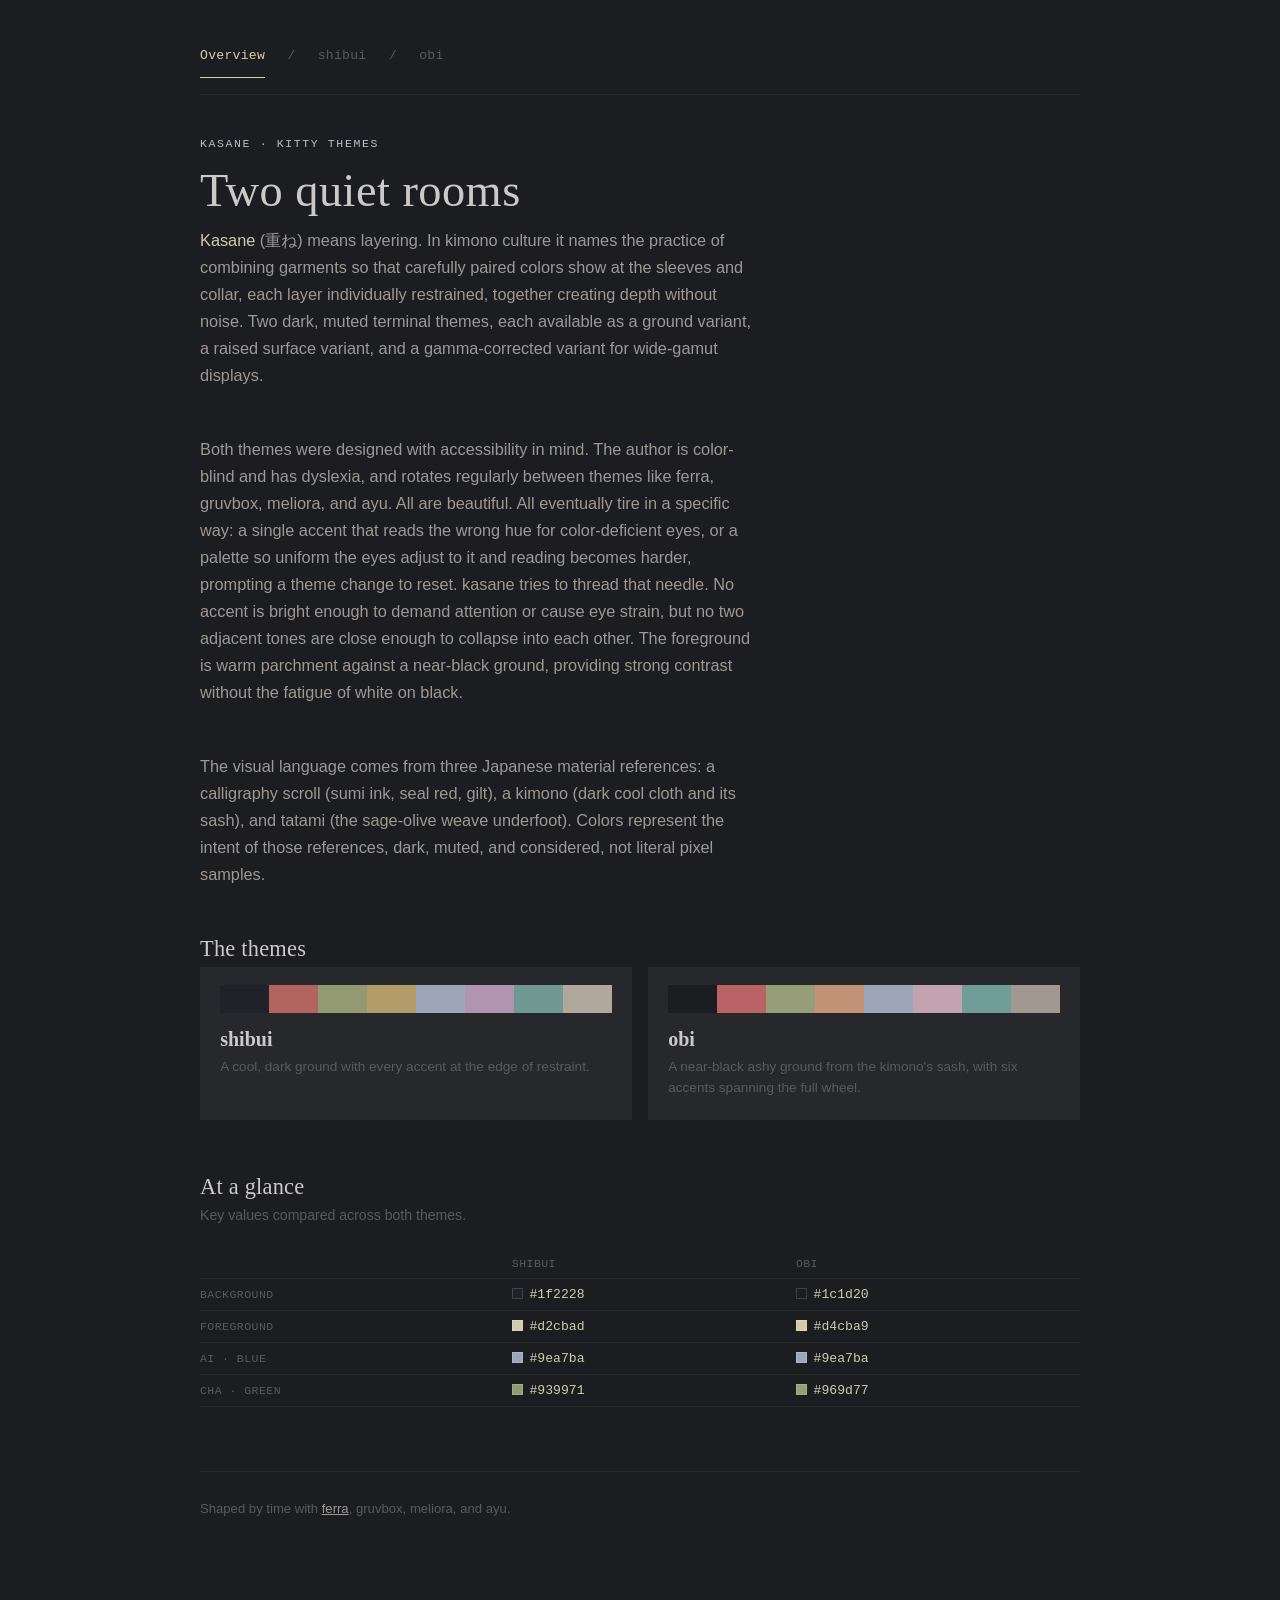
==== docs/index.html @ 236ee2bc "Add kasane: shibui and obi kitty themes with raised and gamma-corrected variants Two muted terminal " ====
<!doctype html>
<html lang="en">
<head>
<meta charset="utf-8">
<meta name="viewport" content="width=device-width, initial-scale=1">
<meta name="color-scheme" content="dark">
<meta name="description" content="Two muted kitty terminal themes for calm, accessible reading.">
<title>kasane &middot; shibui / obi</title>
<link rel="stylesheet" href="assets/style.css">
<style>:root {
    --sumi:         #151517;
    --bg:           #1c1d20;
    --bg-raised:    #27282b;
    --bg-select:    #313338;
    --nezumi:       #585a62;
    --washi-dim:    #585a62;
    --washi:        #a09891;
    --washi-bright: #cdc9c6;
    --fg:           #d4cba9;
    --accent-hero:      #b7bfce;
    --accent-green-b:   #aeb990;
    --accent-gold-b:    #d5b195;
    --accent-pink-b:    #b28793;
    --accent-red-b:     #d08a8b;
    --serif: "Iowan Old Style", "Hoefler Text", Georgia, "Songti SC", serif;
    --sans: -apple-system, "SF Pro Text", "Helvetica Neue", Arial, sans-serif;
    --mono: "SF Mono", "JetBrains Mono", Menlo, Consolas, monospace;
    }</style>
</head>
<body>
<main>
<nav class="top"><a href="index.html" class="current">Overview</a><span class="sep">/</span><a href="shibui.html">shibui</a><span class="sep">/</span><a href="obi.html">obi</a></nav>
  <p class="eyebrow">kasane &middot; kitty themes</p>
  <h1>Two quiet rooms</h1>
  <p class="lede">
    <em>Kasane</em> (重ね) means layering. In kimono culture it names the practice of combining
    garments so that carefully paired colors show at the sleeves and collar, each layer
    individually restrained, together creating depth without noise. Two dark, muted terminal
    themes, each available as a ground variant, a raised surface variant, and a gamma-corrected
    variant for wide-gamut displays.
  </p>
  <p class="lede">
    Both themes were designed with accessibility in mind. The author is color-blind and has
    dyslexia, and rotates regularly between themes like ferra, gruvbox, meliora, and ayu. All
    are beautiful. All eventually tire in a specific way: a single accent that reads the wrong
    hue for color-deficient eyes, or a palette so uniform the eyes adjust to it and reading
    becomes harder, prompting a theme change to reset. kasane tries to thread that needle. No
    accent is bright enough to demand attention or cause eye strain, but no two adjacent tones
    are close enough to collapse into each other. The foreground is warm parchment against a
    near-black ground, providing strong contrast without the fatigue of white on black.
  </p>
  <p class="lede">
    The visual language comes from three Japanese material references: a calligraphy scroll
    (sumi ink, seal red, gilt), a kimono (dark cool cloth and its sash), and tatami (the
    sage-olive weave underfoot). Colors represent the intent of those references, dark, muted,
    and considered, not literal pixel samples.
  </p>

  <section>
    <h2>The themes</h2>
    <div class="theme-cards">
    <a class="theme-card" href="shibui.html">
      <div class="swatch-row"><span style="background:#1f2228"></span><span style="background:#b26461"></span><span style="background:#939971"></span><span style="background:#b39b6a"></span><span style="background:#9ea7ba"></span><span style="background:#b194af"></span><span style="background:#709994"></span><span style="background:#b0a89c"></span></div>
      <h3>shibui</h3>
      <p>A cool, dark ground with every accent at the edge of restraint.</p>
    </a>
    <a class="theme-card" href="obi.html">
      <div class="swatch-row"><span style="background:#1c1d20"></span><span style="background:#ba6367"></span><span style="background:#969d77"></span><span style="background:#c49277"></span><span style="background:#9ea7ba"></span><span style="background:#c2a3af"></span><span style="background:#709d98"></span><span style="background:#a09891"></span></div>
      <h3>obi</h3>
      <p>A near-black ashy ground from the kimono's sash, with six accents spanning the full wheel.</p>
    </a>
    </div>
  </section>

  <section>
    <h2>At a glance</h2>
    <p class="section-note">Key values compared across both themes.</p>
    <div class="wide-table-wrap">
    <table class="compare">
      <tr><th>&nbsp;</th><th>shibui</th><th>obi</th></tr>
      <tr><th>background</th><td><span class="chip-inline" style="background:#1f2228"></span>#1f2228</td><td><span class="chip-inline" style="background:#1c1d20"></span>#1c1d20</td></tr>
<tr><th>foreground</th><td><span class="chip-inline" style="background:#d2cbad"></span>#d2cbad</td><td><span class="chip-inline" style="background:#d4cba9"></span>#d4cba9</td></tr>
<tr><th>Ai &middot; blue</th><td><span class="chip-inline" style="background:#9ea7ba"></span>#9ea7ba</td><td><span class="chip-inline" style="background:#9ea7ba"></span>#9ea7ba</td></tr>
<tr><th>Cha &middot; green</th><td><span class="chip-inline" style="background:#939971"></span>#939971</td><td><span class="chip-inline" style="background:#969d77"></span>#969d77</td></tr>
    </table>
    </div>
  </section>

  <footer>
    Shaped by time with <a href="https://github.com/casperstorm/ferra">ferra</a>, gruvbox, meliora, and ayu.
  </footer>

</main>
</body>
</html>
---- docs/assets/style.css ----
* { box-sizing: border-box; }
html, body {
  margin: 0;
  background: var(--bg);
  color: var(--fg);
  font-family: var(--sans);
}
body {
  padding: 3rem 1.5rem 6rem;
  display: flex;
  justify-content: center;
}
main {
  width: 100%;
  max-width: 880px;
}

nav.top {
  display: flex;
  align-items: baseline;
  gap: 1.4rem;
  margin-bottom: 2.6rem;
  padding-bottom: 1rem;
  border-bottom: 1px solid var(--bg-raised);
  font-family: var(--mono);
  font-size: 0.82rem;
}
nav.top a {
  color: var(--washi-dim);
  text-decoration: none;
  letter-spacing: 0.02em;
}
nav.top a:hover,
nav.top a:focus-visible { color: var(--washi-bright); }
nav.top a.current { color: var(--fg); border-bottom: 1px solid var(--fg); padding-bottom: 0.9rem; }
nav.top .sep { color: var(--nezumi); }

.eyebrow {
  font-family: var(--mono);
  font-size: 0.72rem;
  letter-spacing: 0.14em;
  text-transform: uppercase;
  color: var(--accent-hero);
  margin: 0 0 0.9rem;
}
h1 {
  font-family: var(--serif);
  font-weight: 400;
  font-size: clamp(2rem, 5vw, 2.9rem);
  letter-spacing: 0.01em;
  margin: 0 0 0.6rem;
  color: var(--washi-bright);
  text-wrap: balance;
}
.lede {
  font-size: 1.02rem;
  line-height: 1.65;
  color: var(--washi);
  max-width: 62ch;
  margin: 0 0 3rem;
}
.lede em { color: var(--fg); font-style: normal; }

h2 {
  font-family: var(--serif);
  font-weight: 400;
  font-size: 1.4rem;
  color: var(--washi-bright);
  margin: 0 0 0.3rem;
  letter-spacing: 0.01em;
}
.section-note {
  font-size: 0.88rem;
  color: var(--washi-dim);
  margin: 0 0 1.4rem;
  line-height: 1.55;
  max-width: 58ch;
}
section { margin-bottom: 3.4rem; }
section:last-of-type { margin-bottom: 0; }

/* reference strip (index page only) */
.refs {
  display: grid;
  grid-template-columns: repeat(3, 1fr);
  gap: 0.9rem;
  margin-bottom: 3rem;
}
.ref-card { border: 1px solid var(--bg-raised); background: var(--bg-raised); overflow: hidden; }
.ref-card img { display: block; width: 100%; height: 108px; object-fit: cover; filter: saturate(0.94); }
.ref-cap { padding: 0.55rem 0.7rem 0.7rem; font-family: var(--mono); font-size: 0.7rem; letter-spacing: 0.04em; color: var(--washi-dim); }
.ref-cap b { color: var(--washi); font-weight: 500; }

/* theme cards (index page only) */
.theme-cards {
  display: grid;
  grid-template-columns: repeat(auto-fit, minmax(220px, 1fr));
  gap: 1rem;
}
.theme-card {
  display: block;
  text-decoration: none;
  border: 1px solid var(--bg-raised);
  background: var(--bg-raised);
  padding: 1.1rem 1.2rem 1.3rem;
  transition: border-color 0.15s ease;
}
.theme-card:hover, .theme-card:focus-visible { border-color: var(--nezumi); }
.theme-card .swatch-row { display: flex; height: 28px; margin-bottom: 0.9rem; }
.theme-card .swatch-row > span { flex: 1; }
.theme-card h3 { font-family: var(--serif); font-size: 1.25rem; color: var(--washi-bright); margin: 0 0 0.4rem; }
.theme-card p { font-size: 0.85rem; color: var(--washi-dim); line-height: 1.5; margin: 0; }

table.compare { border-collapse: collapse; width: 100%; font-size: 0.82rem; }
table.compare th, table.compare td { text-align: left; padding: 0.5rem 0.8rem 0.5rem 0; border-bottom: 1px solid var(--bg-raised); }
table.compare th { color: var(--washi-dim); font-weight: 500; font-family: var(--mono); font-size: 0.72rem; text-transform: uppercase; letter-spacing: 0.04em; }
table.compare td { font-family: var(--mono); color: var(--fg); }
table.compare td.swatch-cell { font-family: var(--mono); }
table.compare .chip-inline { display: inline-block; width: 0.85em; height: 0.85em; margin-right: 0.5em; vertical-align: -0.05em; border: 1px solid rgba(255,255,255,0.15); }
.wide-table-wrap { overflow-x: auto; }

/* swatch grid */
.grid { display: grid; grid-template-columns: repeat(auto-fill, minmax(150px, 1fr)); gap: 0.85rem; }
.swatch { border: 1px solid rgba(255,255,255,0.06); }
.chip { height: 64px; width: 100%; }
.swatch-meta { padding: 0.6rem 0.7rem 0.75rem; background: var(--bg-raised); }
.swatch-name { font-family: var(--serif); font-size: 0.98rem; color: var(--washi-bright); display: flex; align-items: baseline; justify-content: space-between; gap: 0.5rem; }
.swatch-name .role { font-family: var(--mono); font-size: 0.64rem; color: var(--nezumi); letter-spacing: 0.03em; }
.swatch-hex { font-family: var(--mono); font-size: 0.76rem; color: var(--washi-dim); margin-top: 0.15rem; font-variant-numeric: tabular-nums; }

.pair-grid { display: grid; grid-template-columns: repeat(auto-fill, minmax(220px, 1fr)); gap: 0.85rem; }
.pair { border: 1px solid rgba(255,255,255,0.06); background: var(--bg-raised); }
.pair-chips { display: flex; }
.pair-chips > div { flex: 1; height: 56px; }
.pair-meta { padding: 0.6rem 0.7rem 0.75rem; }
.pair-name { font-family: var(--serif); font-size: 1.02rem; color: var(--washi-bright); }
.pair-source { font-size: 0.8rem; color: var(--washi-dim); margin-top: 0.2rem; line-height: 1.4; }
.pair-hex { font-family: var(--mono); font-size: 0.72rem; color: var(--nezumi); margin-top: 0.35rem; display: flex; justify-content: space-between; }

.term {
  background: var(--bg-raised);
  border: 1px solid rgba(255,255,255,0.06);
  font-family: var(--mono);
  font-size: 0.86rem;
  line-height: 1.7;
  padding: 1.1rem 1.3rem;
  overflow-x: auto;
  white-space: pre;
}
.term .comment { color: var(--nezumi); }
.term .kw { color: var(--accent-hero); }
.term .str { color: var(--accent-green-b); }
.term .fn { color: var(--accent-gold-b); }
.term .num { color: var(--accent-pink-b); }
.term .err { color: var(--accent-red-b); }
.term .cursor-blk { background: var(--accent-hero); color: var(--sumi); }

footer {
  margin-top: 4rem;
  padding-top: 1.6rem;
  border-top: 1px solid var(--bg-raised);
  font-size: 0.82rem;
  color: var(--washi-dim);
  line-height: 1.6;
}
footer code { font-family: var(--mono); color: var(--washi); }
footer a { color: var(--washi); }

@media (max-width: 600px) {
  .refs { grid-template-columns: 1fr; }
  body { padding: 2.4rem 1.1rem 4rem; }
}
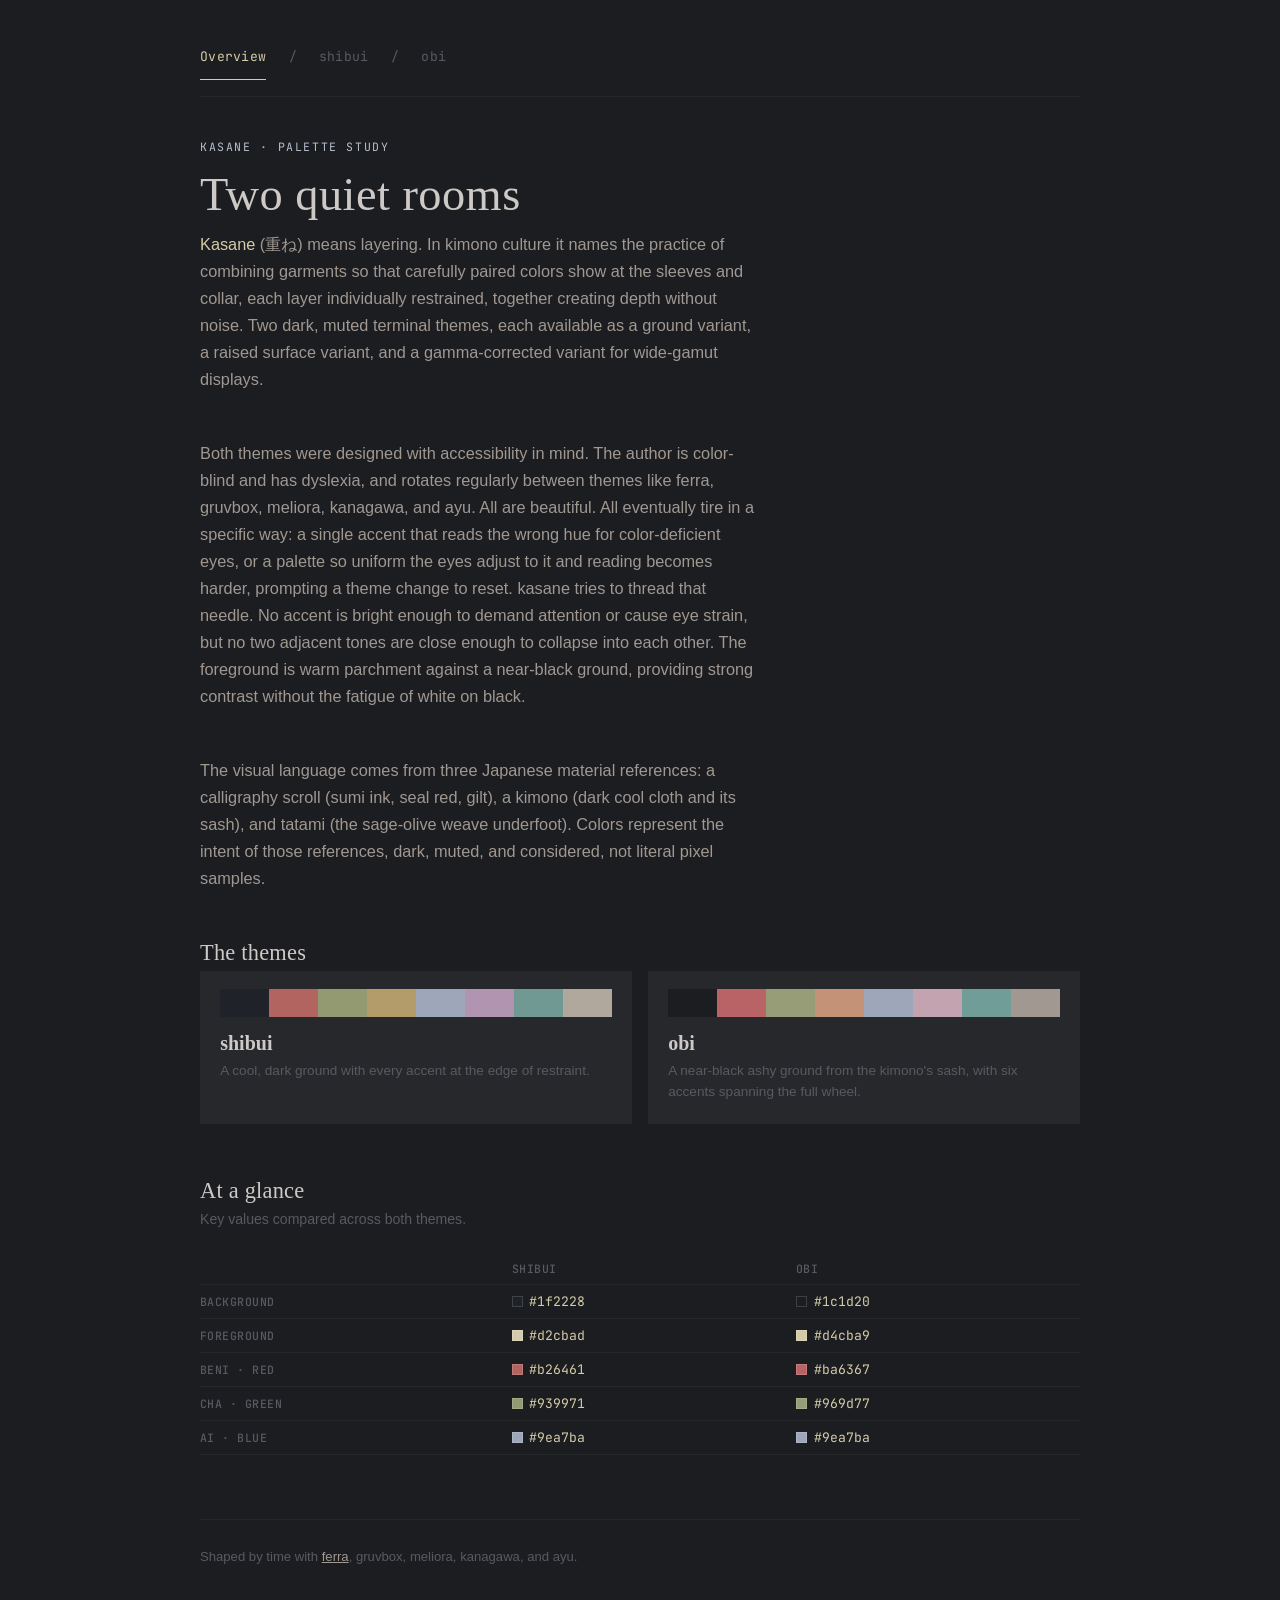
==== commit 04503553: "Rename gamma corrected themes, update docs" ====
--- a/docs/index.html
+++ b/docs/index.html
@@ -1,95 +1,195 @@
 <!doctype html>
 <html lang="en">
-<head>
-<meta charset="utf-8">
-<meta name="viewport" content="width=device-width, initial-scale=1">
-<meta name="color-scheme" content="dark">
-<meta name="description" content="Two muted kitty terminal themes for calm, accessible reading.">
-<title>kasane &middot; shibui / obi</title>
-<link rel="stylesheet" href="assets/style.css">
-<style>:root {
-    --sumi:         #151517;
-    --bg:           #1c1d20;
-    --bg-raised:    #27282b;
-    --bg-select:    #313338;
-    --nezumi:       #585a62;
-    --washi-dim:    #585a62;
-    --washi:        #a09891;
-    --washi-bright: #cdc9c6;
-    --fg:           #d4cba9;
-    --accent-hero:      #b7bfce;
-    --accent-green-b:   #aeb990;
-    --accent-gold-b:    #d5b195;
-    --accent-pink-b:    #b28793;
-    --accent-red-b:     #d08a8b;
-    --serif: "Iowan Old Style", "Hoefler Text", Georgia, "Songti SC", serif;
-    --sans: -apple-system, "SF Pro Text", "Helvetica Neue", Arial, sans-serif;
-    --mono: "SF Mono", "JetBrains Mono", Menlo, Consolas, monospace;
-    }</style>
-</head>
-<body>
-<main>
-<nav class="top"><a href="index.html" class="current">Overview</a><span class="sep">/</span><a href="shibui.html">shibui</a><span class="sep">/</span><a href="obi.html">obi</a></nav>
-  <p class="eyebrow">kasane &middot; kitty themes</p>
-  <h1>Two quiet rooms</h1>
-  <p class="lede">
-    <em>Kasane</em> (重ね) means layering. In kimono culture it names the practice of combining
-    garments so that carefully paired colors show at the sleeves and collar, each layer
-    individually restrained, together creating depth without noise. Two dark, muted terminal
-    themes, each available as a ground variant, a raised surface variant, and a gamma-corrected
-    variant for wide-gamut displays.
-  </p>
-  <p class="lede">
-    Both themes were designed with accessibility in mind. The author is color-blind and has
-    dyslexia, and rotates regularly between themes like ferra, gruvbox, meliora, and ayu. All
-    are beautiful. All eventually tire in a specific way: a single accent that reads the wrong
-    hue for color-deficient eyes, or a palette so uniform the eyes adjust to it and reading
-    becomes harder, prompting a theme change to reset. kasane tries to thread that needle. No
-    accent is bright enough to demand attention or cause eye strain, but no two adjacent tones
-    are close enough to collapse into each other. The foreground is warm parchment against a
-    near-black ground, providing strong contrast without the fatigue of white on black.
-  </p>
-  <p class="lede">
-    The visual language comes from three Japanese material references: a calligraphy scroll
-    (sumi ink, seal red, gilt), a kimono (dark cool cloth and its sash), and tatami (the
-    sage-olive weave underfoot). Colors represent the intent of those references, dark, muted,
-    and considered, not literal pixel samples.
-  </p>
+  <head>
+    <meta charset="utf-8" />
+    <meta name="viewport" content="width=device-width, initial-scale=1" />
+    <meta name="color-scheme" content="dark" />
+    <meta
+      name="description"
+      content="Two muted colour palettes for calm, accessible reading."
+    />
+    <title>kasane &middot; shibui / obi</title>
+    <link rel="preconnect" href="https://fonts.googleapis.com" />
+    <link rel="preconnect" href="https://fonts.gstatic.com" crossorigin />
+    <link
+      href="https://fonts.googleapis.com/css2?family=JetBrains+Mono:ital,wght@0,400;0,700;1,400&display=swap"
+      rel="stylesheet"
+    />
+    <link rel="stylesheet" href="assets/style.css" />
+    <style>
+      :root {
+        --sumi: #151517;
+        --bg: #1c1d20;
+        --bg-raised: #27282b;
+        --bg-select: #313338;
+        --nezumi: #585a62;
+        --washi-dim: #585a62;
+        --washi: #a09891;
+        --washi-bright: #cdc9c6;
+        --fg: #d4cba9;
+        --accent-hero: #b7bfce;
+        --accent-green-b: #aeb990;
+        --accent-gold-b: #d5b195;
+        --accent-pink-b: #b28793;
+        --accent-red-b: #d08a8b;
+        --serif: "Iowan Old Style", "Hoefler Text", Georgia, "Songti SC", serif;
+        --sans:
+          -apple-system, "SF Pro Text", "Helvetica Neue", Arial, sans-serif;
+        --mono: "JetBrains Mono", "SF Mono", Menlo, Consolas, monospace;
+      }
+    </style>
+  </head>
+  <body>
+    <main>
+      <nav class="top">
+        <a href="index.html" class="current">Overview</a
+        ><span class="sep">/</span><a href="shibui.html">shibui</a
+        ><span class="sep">/</span><a href="obi.html">obi</a>
+      </nav>
+      <p class="eyebrow">kasane &middot; palette study</p>
+      <h1>Two quiet rooms</h1>
+      <p class="lede">
+        <em>Kasane</em> (重ね) means layering. In kimono culture it names the
+        practice of combining garments so that carefully paired colors show at
+        the sleeves and collar, each layer individually restrained, together
+        creating depth without noise. Two dark, muted terminal themes, each
+        available as a ground variant, a raised surface variant, and a
+        gamma-corrected variant for wide-gamut displays.
+      </p>
+      <p class="lede">
+        Both themes were designed with accessibility in mind. The author is
+        color-blind and has dyslexia, and rotates regularly between themes like
+        ferra, gruvbox, meliora, kanagawa, and ayu. All are beautiful. All
+        eventually tire in a specific way: a single accent that reads the wrong
+        hue for color-deficient eyes, or a palette so uniform the eyes adjust to
+        it and reading becomes harder, prompting a theme change to reset. kasane
+        tries to thread that needle. No accent is bright enough to demand
+        attention or cause eye strain, but no two adjacent tones are close
+        enough to collapse into each other. The foreground is warm parchment
+        against a near-black ground, providing strong contrast without the
+        fatigue of white on black.
+      </p>
+      <p class="lede">
+        The visual language comes from three Japanese material references: a
+        calligraphy scroll (sumi ink, seal red, gilt), a kimono (dark cool cloth
+        and its sash), and tatami (the sage-olive weave underfoot). Colors
+        represent the intent of those references, dark, muted, and considered,
+        not literal pixel samples.
+      </p>
 
-  <section>
-    <h2>The themes</h2>
-    <div class="theme-cards">
-    <a class="theme-card" href="shibui.html">
-      <div class="swatch-row"><span style="background:#1f2228"></span><span style="background:#b26461"></span><span style="background:#939971"></span><span style="background:#b39b6a"></span><span style="background:#9ea7ba"></span><span style="background:#b194af"></span><span style="background:#709994"></span><span style="background:#b0a89c"></span></div>
-      <h3>shibui</h3>
-      <p>A cool, dark ground with every accent at the edge of restraint.</p>
-    </a>
-    <a class="theme-card" href="obi.html">
-      <div class="swatch-row"><span style="background:#1c1d20"></span><span style="background:#ba6367"></span><span style="background:#969d77"></span><span style="background:#c49277"></span><span style="background:#9ea7ba"></span><span style="background:#c2a3af"></span><span style="background:#709d98"></span><span style="background:#a09891"></span></div>
-      <h3>obi</h3>
-      <p>A near-black ashy ground from the kimono's sash, with six accents spanning the full wheel.</p>
-    </a>
-    </div>
-  </section>
+      <section>
+        <h2>The themes</h2>
+        <div class="theme-cards">
+          <a class="theme-card" href="shibui.html">
+            <div class="swatch-row">
+              <span style="background: #1f2228"></span
+              ><span style="background: #b26461"></span
+              ><span style="background: #939971"></span
+              ><span style="background: #b39b6a"></span
+              ><span style="background: #9ea7ba"></span
+              ><span style="background: #b194af"></span
+              ><span style="background: #709994"></span
+              ><span style="background: #b0a89c"></span>
+            </div>
+            <h3>shibui</h3>
+            <p>
+              A cool, dark ground with every accent at the edge of restraint.
+            </p>
+          </a>
+          <a class="theme-card" href="obi.html">
+            <div class="swatch-row">
+              <span style="background: #1c1d20"></span
+              ><span style="background: #ba6367"></span
+              ><span style="background: #969d77"></span
+              ><span style="background: #c49277"></span
+              ><span style="background: #9ea7ba"></span
+              ><span style="background: #c2a3af"></span
+              ><span style="background: #709d98"></span
+              ><span style="background: #a09891"></span>
+            </div>
+            <h3>obi</h3>
+            <p>
+              A near-black ashy ground from the kimono's sash, with six accents
+              spanning the full wheel.
+            </p>
+          </a>
+        </div>
+      </section>
 
-  <section>
-    <h2>At a glance</h2>
-    <p class="section-note">Key values compared across both themes.</p>
-    <div class="wide-table-wrap">
-    <table class="compare">
-      <tr><th>&nbsp;</th><th>shibui</th><th>obi</th></tr>
-      <tr><th>background</th><td><span class="chip-inline" style="background:#1f2228"></span>#1f2228</td><td><span class="chip-inline" style="background:#1c1d20"></span>#1c1d20</td></tr>
-<tr><th>foreground</th><td><span class="chip-inline" style="background:#d2cbad"></span>#d2cbad</td><td><span class="chip-inline" style="background:#d4cba9"></span>#d4cba9</td></tr>
-<tr><th>Ai &middot; blue</th><td><span class="chip-inline" style="background:#9ea7ba"></span>#9ea7ba</td><td><span class="chip-inline" style="background:#9ea7ba"></span>#9ea7ba</td></tr>
-<tr><th>Cha &middot; green</th><td><span class="chip-inline" style="background:#939971"></span>#939971</td><td><span class="chip-inline" style="background:#969d77"></span>#969d77</td></tr>
-    </table>
-    </div>
-  </section>
+      <section>
+        <h2>At a glance</h2>
+        <p class="section-note">Key values compared across both themes.</p>
+        <div class="wide-table-wrap">
+          <table class="compare">
+            <tr>
+              <th>&nbsp;</th>
+              <th>shibui</th>
+              <th>obi</th>
+            </tr>
+            <tr>
+              <th>background</th>
+              <td>
+                <span class="chip-inline" style="background: #1f2228"></span
+                >#1f2228
+              </td>
+              <td>
+                <span class="chip-inline" style="background: #1c1d20"></span
+                >#1c1d20
+              </td>
+            </tr>
+            <tr>
+              <th>foreground</th>
+              <td>
+                <span class="chip-inline" style="background: #d2cbad"></span
+                >#d2cbad
+              </td>
+              <td>
+                <span class="chip-inline" style="background: #d4cba9"></span
+                >#d4cba9
+              </td>
+            </tr>
+            <tr>
+              <th>Beni &middot; red</th>
+              <td>
+                <span class="chip-inline" style="background: #b26461"></span
+                >#b26461
+              </td>
+              <td>
+                <span class="chip-inline" style="background: #ba6367"></span
+                >#ba6367
+              </td>
+            </tr>
+            <tr>
+              <th>Cha &middot; green</th>
+              <td>
+                <span class="chip-inline" style="background: #939971"></span
+                >#939971
+              </td>
+              <td>
+                <span class="chip-inline" style="background: #969d77"></span
+                >#969d77
+              </td>
+            </tr>
+            <tr>
+              <th>Ai &middot; blue</th>
+              <td>
+                <span class="chip-inline" style="background: #9ea7ba"></span
+                >#9ea7ba
+              </td>
+              <td>
+                <span class="chip-inline" style="background: #9ea7ba"></span
+                >#9ea7ba
+              </td>
+            </tr>
+          </table>
+        </div>
+      </section>
 
-  <footer>
-    Shaped by time with <a href="https://github.com/casperstorm/ferra">ferra</a>, gruvbox, meliora, and ayu.
-  </footer>
-
-</main>
-</body>
+      <footer>
+        Shaped by time with
+        <a href="https://github.com/casperstorm/ferra">ferra</a>, gruvbox,
+        meliora, kanagawa, and ayu.
+      </footer>
+    </main>
+  </body>
 </html>
--- a/docs/assets/style.css
+++ b/docs/assets/style.css
@@ -1,5 +1,8 @@
-* { box-sizing: border-box; }
-html, body {
+* {
+  box-sizing: border-box;
+}
+html,
+body {
   margin: 0;
   background: var(--bg);
   color: var(--fg);
@@ -31,9 +34,17 @@
   letter-spacing: 0.02em;
 }
 nav.top a:hover,
-nav.top a:focus-visible { color: var(--washi-bright); }
-nav.top a.current { color: var(--fg); border-bottom: 1px solid var(--fg); padding-bottom: 0.9rem; }
-nav.top .sep { color: var(--nezumi); }
+nav.top a:focus-visible {
+  color: var(--washi-bright);
+}
+nav.top a.current {
+  color: var(--fg);
+  border-bottom: 1px solid var(--fg);
+  padding-bottom: 0.9rem;
+}
+nav.top .sep {
+  color: var(--nezumi);
+}
 
 .eyebrow {
   font-family: var(--mono);
@@ -59,7 +70,10 @@
   max-width: 62ch;
   margin: 0 0 3rem;
 }
-.lede em { color: var(--fg); font-style: normal; }
+.lede em {
+  color: var(--fg);
+  font-style: normal;
+}
 
 h2 {
   font-family: var(--serif);
@@ -76,8 +90,12 @@
   line-height: 1.55;
   max-width: 58ch;
 }
-section { margin-bottom: 3.4rem; }
-section:last-of-type { margin-bottom: 0; }
+section {
+  margin-bottom: 3.4rem;
+}
+section:last-of-type {
+  margin-bottom: 0;
+}
 
 /* reference strip (index page only) */
 .refs {
@@ -86,10 +104,29 @@
   gap: 0.9rem;
   margin-bottom: 3rem;
 }
-.ref-card { border: 1px solid var(--bg-raised); background: var(--bg-raised); overflow: hidden; }
-.ref-card img { display: block; width: 100%; height: 108px; object-fit: cover; filter: saturate(0.94); }
-.ref-cap { padding: 0.55rem 0.7rem 0.7rem; font-family: var(--mono); font-size: 0.7rem; letter-spacing: 0.04em; color: var(--washi-dim); }
-.ref-cap b { color: var(--washi); font-weight: 500; }
+.ref-card {
+  border: 1px solid var(--bg-raised);
+  background: var(--bg-raised);
+  overflow: hidden;
+}
+.ref-card img {
+  display: block;
+  width: 100%;
+  height: 108px;
+  object-fit: cover;
+  filter: saturate(0.94);
+}
+.ref-cap {
+  padding: 0.55rem 0.7rem 0.7rem;
+  font-family: var(--mono);
+  font-size: 0.7rem;
+  letter-spacing: 0.04em;
+  color: var(--washi-dim);
+}
+.ref-cap b {
+  color: var(--washi);
+  font-weight: 500;
+}
 
 /* theme cards (index page only) */
 .theme-cards {
@@ -105,55 +142,181 @@
   padding: 1.1rem 1.2rem 1.3rem;
   transition: border-color 0.15s ease;
 }
-.theme-card:hover, .theme-card:focus-visible { border-color: var(--nezumi); }
-.theme-card .swatch-row { display: flex; height: 28px; margin-bottom: 0.9rem; }
-.theme-card .swatch-row > span { flex: 1; }
-.theme-card h3 { font-family: var(--serif); font-size: 1.25rem; color: var(--washi-bright); margin: 0 0 0.4rem; }
-.theme-card p { font-size: 0.85rem; color: var(--washi-dim); line-height: 1.5; margin: 0; }
-
-table.compare { border-collapse: collapse; width: 100%; font-size: 0.82rem; }
-table.compare th, table.compare td { text-align: left; padding: 0.5rem 0.8rem 0.5rem 0; border-bottom: 1px solid var(--bg-raised); }
-table.compare th { color: var(--washi-dim); font-weight: 500; font-family: var(--mono); font-size: 0.72rem; text-transform: uppercase; letter-spacing: 0.04em; }
-table.compare td { font-family: var(--mono); color: var(--fg); }
-table.compare td.swatch-cell { font-family: var(--mono); }
-table.compare .chip-inline { display: inline-block; width: 0.85em; height: 0.85em; margin-right: 0.5em; vertical-align: -0.05em; border: 1px solid rgba(255,255,255,0.15); }
-.wide-table-wrap { overflow-x: auto; }
+.theme-card:hover,
+.theme-card:focus-visible {
+  border-color: var(--nezumi);
+}
+.theme-card .swatch-row {
+  display: flex;
+  height: 28px;
+  margin-bottom: 0.9rem;
+}
+.theme-card .swatch-row > span {
+  flex: 1;
+}
+.theme-card h3 {
+  font-family: var(--serif);
+  font-size: 1.25rem;
+  color: var(--washi-bright);
+  margin: 0 0 0.4rem;
+}
+.theme-card p {
+  font-size: 0.85rem;
+  color: var(--washi-dim);
+  line-height: 1.5;
+  margin: 0;
+}
+
+table.compare {
+  border-collapse: collapse;
+  width: 100%;
+  font-size: 0.82rem;
+}
+table.compare th,
+table.compare td {
+  text-align: left;
+  padding: 0.5rem 0.8rem 0.5rem 0;
+  border-bottom: 1px solid var(--bg-raised);
+}
+table.compare th {
+  color: var(--washi-dim);
+  font-weight: 500;
+  font-family: var(--mono);
+  font-size: 0.72rem;
+  text-transform: uppercase;
+  letter-spacing: 0.04em;
+}
+table.compare td {
+  font-family: var(--mono);
+  color: var(--fg);
+}
+table.compare td.swatch-cell {
+  font-family: var(--mono);
+}
+table.compare .chip-inline {
+  display: inline-block;
+  width: 0.85em;
+  height: 0.85em;
+  margin-right: 0.5em;
+  vertical-align: -0.05em;
+  border: 1px solid rgba(255, 255, 255, 0.15);
+}
+.wide-table-wrap {
+  overflow-x: auto;
+}
 
 /* swatch grid */
-.grid { display: grid; grid-template-columns: repeat(auto-fill, minmax(150px, 1fr)); gap: 0.85rem; }
-.swatch { border: 1px solid rgba(255,255,255,0.06); }
-.chip { height: 64px; width: 100%; }
-.swatch-meta { padding: 0.6rem 0.7rem 0.75rem; background: var(--bg-raised); }
-.swatch-name { font-family: var(--serif); font-size: 0.98rem; color: var(--washi-bright); display: flex; align-items: baseline; justify-content: space-between; gap: 0.5rem; }
-.swatch-name .role { font-family: var(--mono); font-size: 0.64rem; color: var(--nezumi); letter-spacing: 0.03em; }
-.swatch-hex { font-family: var(--mono); font-size: 0.76rem; color: var(--washi-dim); margin-top: 0.15rem; font-variant-numeric: tabular-nums; }
-
-.pair-grid { display: grid; grid-template-columns: repeat(auto-fill, minmax(220px, 1fr)); gap: 0.85rem; }
-.pair { border: 1px solid rgba(255,255,255,0.06); background: var(--bg-raised); }
-.pair-chips { display: flex; }
-.pair-chips > div { flex: 1; height: 56px; }
-.pair-meta { padding: 0.6rem 0.7rem 0.75rem; }
-.pair-name { font-family: var(--serif); font-size: 1.02rem; color: var(--washi-bright); }
-.pair-source { font-size: 0.8rem; color: var(--washi-dim); margin-top: 0.2rem; line-height: 1.4; }
-.pair-hex { font-family: var(--mono); font-size: 0.72rem; color: var(--nezumi); margin-top: 0.35rem; display: flex; justify-content: space-between; }
+.grid {
+  display: grid;
+  grid-template-columns: repeat(4, 1fr);
+  gap: 0.85rem;
+}
+.swatch {
+  border: 1px solid rgba(255, 255, 255, 0.06);
+}
+.chip {
+  height: 64px;
+  width: 100%;
+}
+.swatch-meta {
+  padding: 0.6rem 0.7rem 0.75rem;
+  background: var(--bg-raised);
+}
+.swatch-name {
+  font-family: var(--serif);
+  font-size: 0.98rem;
+  color: var(--washi-bright);
+  display: flex;
+  align-items: baseline;
+  justify-content: space-between;
+  gap: 0.5rem;
+}
+.swatch-name .role {
+  font-family: var(--mono);
+  font-size: 0.64rem;
+  color: var(--nezumi);
+  letter-spacing: 0.03em;
+}
+.swatch-hex {
+  font-family: var(--mono);
+  font-size: 0.76rem;
+  color: var(--washi-dim);
+  margin-top: 0.15rem;
+  font-variant-numeric: tabular-nums;
+}
+
+.pair-grid {
+  display: grid;
+  grid-template-columns: repeat(auto-fill, minmax(220px, 1fr));
+  gap: 0.85rem;
+}
+.pair {
+  border: 1px solid rgba(255, 255, 255, 0.06);
+  background: var(--bg-raised);
+}
+.pair-chips {
+  display: flex;
+}
+.pair-chips > div {
+  flex: 1;
+  height: 56px;
+}
+.pair-meta {
+  padding: 0.6rem 0.7rem 0.75rem;
+}
+.pair-name {
+  font-family: var(--serif);
+  font-size: 1.02rem;
+  color: var(--washi-bright);
+}
+.pair-source {
+  font-size: 0.8rem;
+  color: var(--washi-dim);
+  margin-top: 0.2rem;
+  line-height: 1.4;
+}
+.pair-hex {
+  font-family: var(--mono);
+  font-size: 0.72rem;
+  color: var(--nezumi);
+  margin-top: 0.35rem;
+  display: flex;
+  justify-content: space-between;
+}
 
 .term {
   background: var(--bg-raised);
-  border: 1px solid rgba(255,255,255,0.06);
+  border: 1px solid rgba(255, 255, 255, 0.06);
   font-family: var(--mono);
   font-size: 0.86rem;
   line-height: 1.7;
   padding: 1.1rem 1.3rem;
   overflow-x: auto;
   white-space: pre;
-}
-.term .comment { color: var(--nezumi); }
-.term .kw { color: var(--accent-hero); }
-.term .str { color: var(--accent-green-b); }
-.term .fn { color: var(--accent-gold-b); }
-.term .num { color: var(--accent-pink-b); }
-.term .err { color: var(--accent-red-b); }
-.term .cursor-blk { background: var(--accent-hero); color: var(--sumi); }
+  font-feature-settings: "liga" 1, "calt" 1;
+}
+.term .comment {
+  color: var(--nezumi);
+}
+.term .kw {
+  color: var(--accent-hero);
+}
+.term .str {
+  color: var(--accent-green-b);
+}
+.term .fn {
+  color: var(--accent-gold-b);
+}
+.term .num {
+  color: var(--accent-pink-b);
+}
+.term .err {
+  color: var(--accent-red-b);
+}
+.term .cursor-blk {
+  background: var(--accent-hero);
+  color: var(--sumi);
+}
 
 footer {
   margin-top: 4rem;
@@ -163,10 +326,19 @@
   color: var(--washi-dim);
   line-height: 1.6;
 }
-footer code { font-family: var(--mono); color: var(--washi); }
-footer a { color: var(--washi); }
+footer code {
+  font-family: var(--mono);
+  color: var(--washi);
+}
+footer a {
+  color: var(--washi);
+}
 
 @media (max-width: 600px) {
-  .refs { grid-template-columns: 1fr; }
-  body { padding: 2.4rem 1.1rem 4rem; }
-}
+  .refs {
+    grid-template-columns: 1fr;
+  }
+  body {
+    padding: 2.4rem 1.1rem 4rem;
+  }
+}
